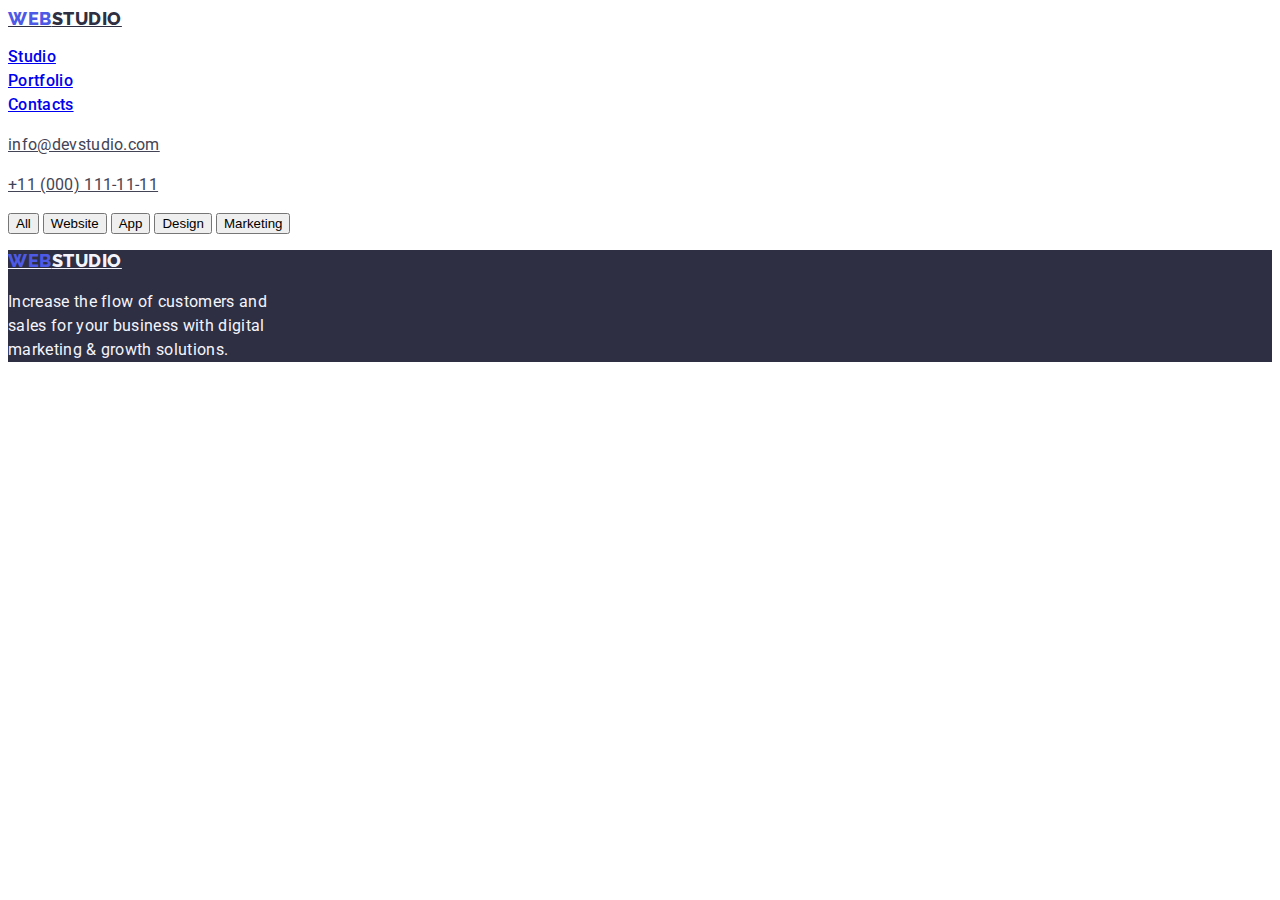
==== portfolio.html @ 32b34d01 "Initial commit" ====
<!DOCTYPE html>
<html lang="en">

<head>
    <meta charset="UTF-8">
    <meta name="viewport" content="width=device-width, initial-scale=1.0">
    <link rel="stylesheet" href="css/styles.css">
    <link rel="preconnect" href="https://fonts.googleapis.com">
    <link rel="preconnect" href="https://fonts.gstatic.com" crossorigin>
    <link rel="preconnect" href="https://fonts.googleapis.com">
    <link rel="preconnect" href="https://fonts.gstatic.com" crossorigin>
    <link
        href="https://fonts.googleapis.com/css2?family=Raleway:wght@800&family=Roboto:wght@400;500;700;900&display=swap"
        rel="stylesheet">
    <title>Web Studio</title>
</head>

<body>
    <header>
        <a href="#" class="logo"><span style="color: #4D5AE5;">WEB</span>STUDIO</a>
        <nav>
            <ul>
                <li><a href="studio.html" class="studio" title="Studio">Studio</a></li>
                <li><a href="portfolio.html" class="portfolio" title="Portfolio">Portfolio</a></li>
                <li><a href="#">Contacts</a></li>
            </ul>
        </nav>

        <div class="contact-info">
            <ul>
                <li>
                    <p><a href="mailto:info@devstudio.com">info@devstudio.com</a></p>
                </li>
                <li>
                    <p><a href="tel:+110001111111">+11 (000) 111-11-11</a></p>
                </li>
            </ul>
        </div>
    </header>

    <main>
        <section class="categories"></section>
            <button>All</button>
            <button>Website</button>
            <button>App</button>
            <button>Design</button>
            <button>Marketing</button>
        </section>


        <section class="all-services">

        </section>

    </main>

    <footer>
        <p><a href="#" class="logo"><span style="color: #4D5AE5;">WEB</span>STUDIO</a></p>
        <p>Increase the flow of customers and <br />
            sales for your business with digital <br />
            marketing & growth solutions.</p>
    </footer>
    
    </body>
    
    </html>
---- css/styles.css ----
body {
    font-family: 'Roboto', sans-serif;
}

header {
    text-decoration: none;
}

ul {
    list-style-type: none;
    padding-left: 0;
}

li {
    margin-left: 0;
}

header .logo {
    font-family: Raleway;
    font-size: 18px;
    font-weight: 800;
    line-height: 21px;
    letter-spacing: 0.54px;
    text-transform: uppercase;
    color: #2E2F42; 
}

header .logo a:hover {
    color: #ff6b6b; 
}

header .logo a:focus {
    color: #ff6b6b;
}

header nav {
    font-family: Roboto;
    font-size: 16px;
    font-weight: 500;
    line-height: 24px;
    letter-spacing: 0.32px;
    color: #2E2F42;
}


header .contact-info a {
    font-family: Roboto;
    font-size: 16px;
    line-height: 24px;
    letter-spacing: 0.32px;
    color: #434455; 
}

nav {
    font-size: 16px;
    font-weight: 500;
    line-height: 24px;
    letter-spacing: 0.32px;
    color: #2E2F42;
}

nav a:hover {
    color: #ff6b6b;
}

nav a:focus {
    color: #ff6b6b;
}

header .contact-info a:hover {
    color: #ff6b6b; 
}

header .contact-info a:focus {
    color: #ff6b6b;
}

.link {
    text-decoration: none;
}

nav .link {
    color: #2E2F42; 
}



.team-section {
    background-color: #F4F4FD;
}

footer {
    background-color: #2E2F42;
    color: #F4F4FD; 
    font-family: Roboto;
    font-size: 16px;
    line-height: 24px;
    letter-spacing: 0.32px;
}

footer .logo {
    font-family: Raleway;
    font-size: 18px;
    font-weight: 800;
    line-height: 21px;
    letter-spacing: 0.54px;
    text-transform: uppercase;
    color:#F4F4FD;
}

.main-section {
    background-color: #2E2F42;
    color: #FFFFFF;
}

.main-section h1 {
    text-align: center;
    font-size: 56px;
    font-weight: 700;
    line-height: 60px;
    letter-spacing: 1.12px;
}

.main-section button {
    display: inline-flex;
    align-items: flex-start;
    background: var(--IRIS, #4D5AE5);
    color: white;
    font-size: 16px;
    font-weight: 500;
    line-height: 24px;
    letter-spacing: 0.64px;
    cursor: pointer;
    border: none; 
}

button:hover {
    background-color: #ff6b6b;
}

button:focus {
    background-color: #ff6b6b;
}

.services-section h3 {
    display: flex;
    width: 264px;
    flex-direction: column;
    align-items: flex-start;
    gap: 8px;
    color: #2E2F42;
}

.services-section h2 {
    font-size: 36px;
    font-weight: 700;
    line-height: 40px;
    letter-spacing: 0.72px;
    text-transform: capitalize;
    color: #2E2F42; 
    text-align: center;
}

.team-section h2 {
    font-size: 36px;
    font-weight: 700;
    line-height: 40px;
    letter-spacing: 0.72px;
    text-transform: capitalize;
    text-align: center;
    color: #2E2F42;
}

.team-section h3 {
    font-size: 20px;
    font-weight: 500;
    line-height: 24px;
    letter-spacing: 0.4px;
    color: #2E2F42;
}

.team-section p {
    font-size: 16px;
    line-height: 24px;
    letter-spacing: 0.32px;
}
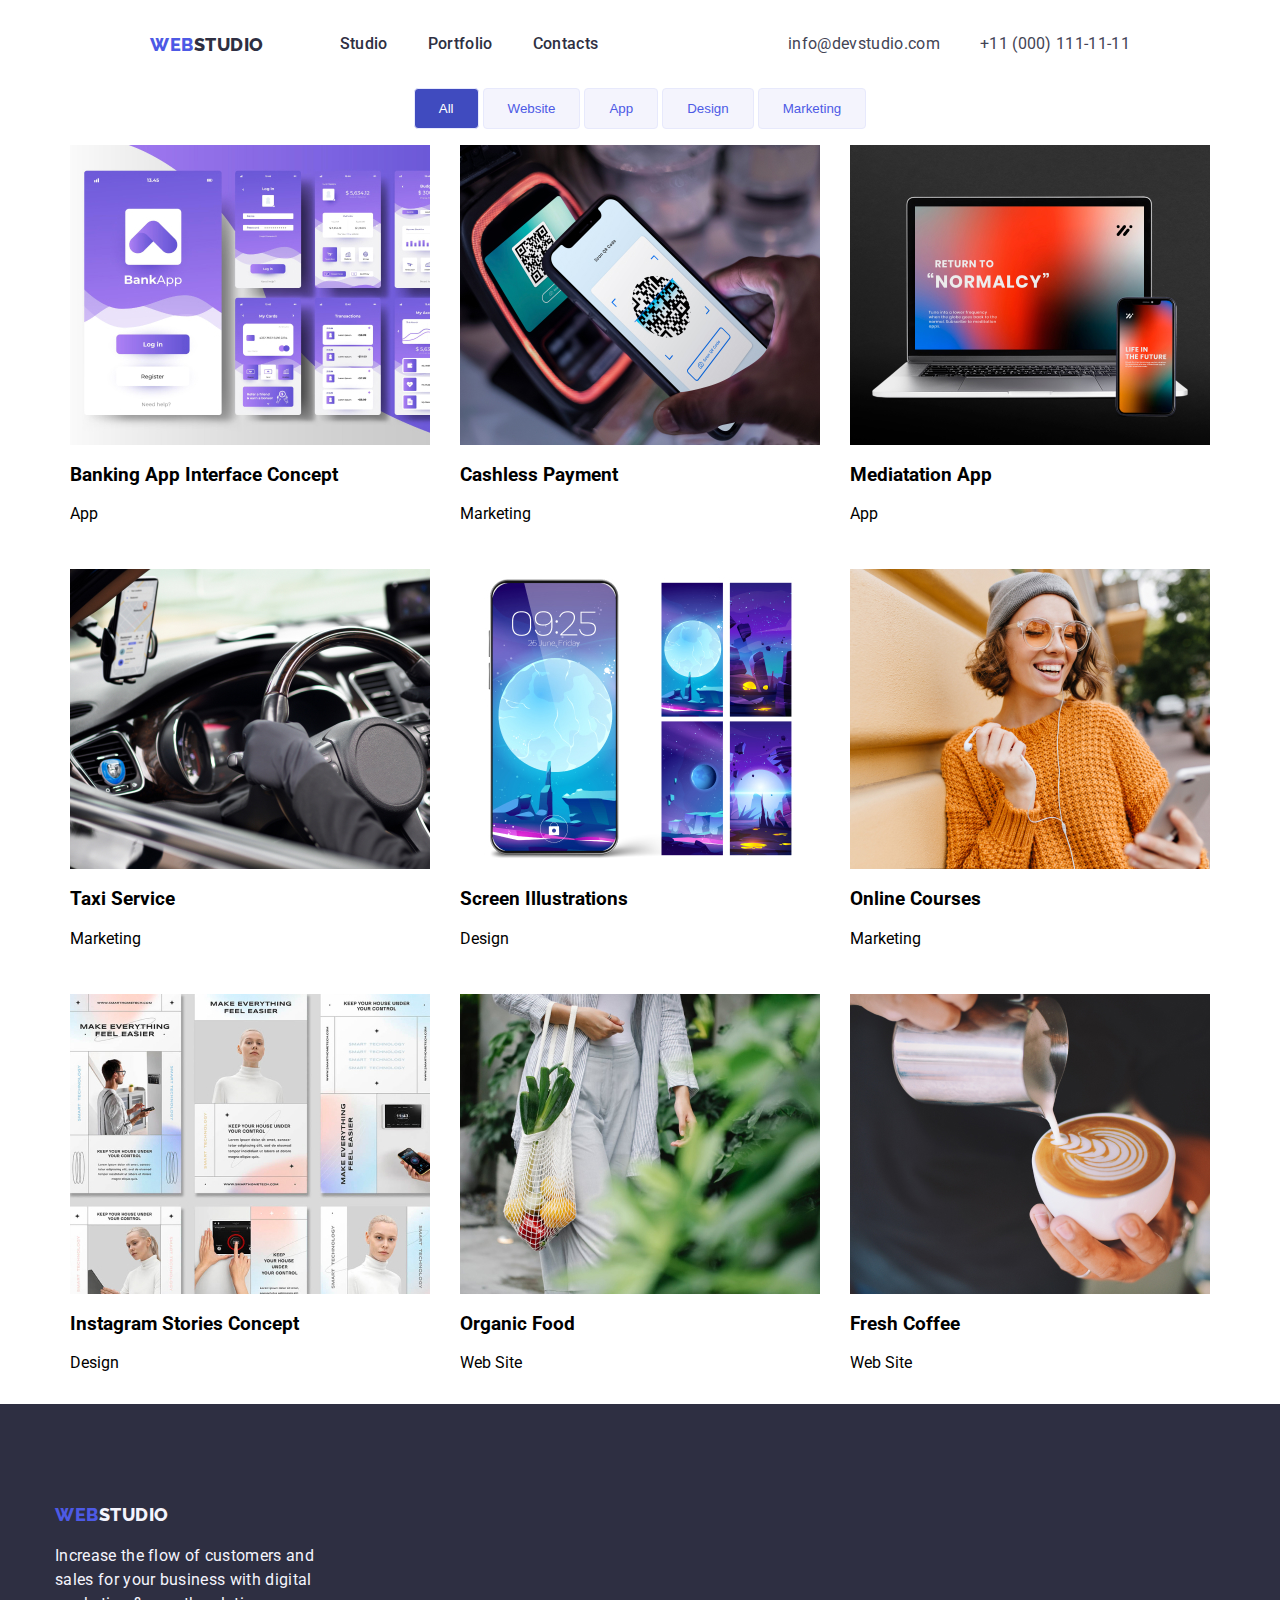
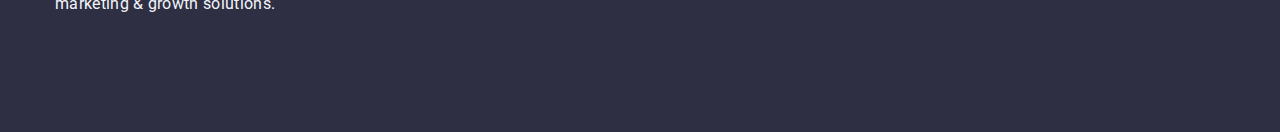
==== commit c1a99ecd: "portfolio edit with css styling" ====
--- a/portfolio.html
+++ b/portfolio.html
@@ -2,65 +2,167 @@
 <html lang="en">
 
 <head>
-    <meta charset="UTF-8">
-    <meta name="viewport" content="width=device-width, initial-scale=1.0">
-    <link rel="stylesheet" href="css/styles.css">
-    <link rel="preconnect" href="https://fonts.googleapis.com">
-    <link rel="preconnect" href="https://fonts.gstatic.com" crossorigin>
-    <link rel="preconnect" href="https://fonts.googleapis.com">
-    <link rel="preconnect" href="https://fonts.gstatic.com" crossorigin>
+    <meta charset="UTF-8" />
+    <meta name="viewport" content="width=device-width, initial-scale=1.0" />
+    <link rel="stylesheet" href="css/styles.css" />
+    <link rel="preconnect" href="https://fonts.googleapis.com" />
+    <link rel="preconnect" href="https://fonts.gstatic.com" crossorigin />
+    <link rel="preconnect" href="https://fonts.googleapis.com" />
+    <link rel="preconnect" href="https://fonts.gstatic.com" crossorigin />
     <link
         href="https://fonts.googleapis.com/css2?family=Raleway:wght@800&family=Roboto:wght@400;500;700;900&display=swap"
-        rel="stylesheet">
+        rel="stylesheet" />
     <title>Web Studio</title>
 </head>
 
 <body>
-    <header>
-        <a href="#" class="logo"><span style="color: #4D5AE5;">WEB</span>STUDIO</a>
-        <nav>
-            <ul>
-                <li><a href="studio.html" class="studio" title="Studio">Studio</a></li>
-                <li><a href="portfolio.html" class="portfolio" title="Portfolio">Portfolio</a></li>
-                <li><a href="#">Contacts</a></li>
-            </ul>
-        </nav>
+    <header class="container d-flex header">
+        <div class="d-flex">
+            <a href="#" class="logo link"><span style="color: #4d5ae5">WEB</span>STUDIO</a>
+            <nav>
+                <ul class="list">
+                    <li><a href="index.html" class="studio link" title="Studio">Studio</a></li>
+                    <li><a href="portfolio.html" class="portfolio link" title="Portfolio">Portfolio</a></li>
+                    <li><a href="#" class="contacts link">Contacts</a></li>
+                </ul>
+            </nav>
+        </div>
 
         <div class="contact-info">
-            <ul>
+            <ul class="list">
                 <li>
-                    <p><a href="mailto:info@devstudio.com">info@devstudio.com</a></p>
+                    <p><a href="mailto:info@devstudio.com" class="link">info@devstudio.com</a></p>
                 </li>
                 <li>
-                    <p><a href="tel:+110001111111">+11 (000) 111-11-11</a></p>
+                    <p><a href="tel:+110001111111" class="link">+11 (000) 111-11-11</a></p>
                 </li>
             </ul>
         </div>
     </header>
 
     <main>
-        <section class="categories"></section>
-            <button>All</button>
-            <button>Website</button>
-            <button>App</button>
-            <button>Design</button>
-            <button>Marketing</button>
-        </section>
-
+        <div class="categories">
+            <button class="category-btn btn-active">All</button>
+            <button class="category-btn">Website</button>
+            <button class="category-btn">App</button>
+            <button class="category-btn">Design</button>
+            <button class="category-btn">Marketing</button>
+        </div>
 
         <section class="all-services">
-
+            <div class="container">
+                <ul class="projects-list">
+                    <li class="project">
+                        <div class="project-image">
+                            <img src="./images/p1.jpg" />
+                            <div class="project-image-caption"></div>
+                        </div>
+                        <div class="project-caption">
+                            <h3>Banking App Interface Concept</h3>
+                            <p>App</p>
+                        </div>
+                    </li>
+                    <li class="project">
+                        <div class="project-image">
+                            <img src="./images/p2.jpg" />
+                            <div class="project-image-caption"></div>
+                        </div>
+                        <div class="project-caption">
+                            <h3>Cashless Payment</h3>
+                            <p>Marketing</p>
+                        </div>
+                    </li>
+                    <li class="project">
+                        <div class="project-image">
+                            <img src="./images/p3.jpg" />
+                            <div class="project-image-caption"></div>
+                        </div>
+                        <div class="project-caption">
+                            <h3>Mediatation App</h3>
+                            <p>App</p>
+                        </div>
+                    </li>
+                    <li class="project">
+                        <div class="project-image">
+                            <img src="./images/p4.jpg" />
+                            <div class="project-image-caption"></div>
+                        </div>
+                        <div class="project-caption">
+                            <h3>Taxi Service</h3>
+                            <p>Marketing</p>
+                        </div>
+                    </li>
+                    <li class="project">
+                        <div class="project-image">
+                            <img src="./images/p5.jpg" />
+                            <div class="project-image-caption"></div>
+                        </div>
+                        <div class="project-caption">
+                            <h3>Screen Illustrations</h3>
+                            <p>Design</p>
+                        </div>
+                    </li>
+                    <li class="project">
+                        <div class="project-image">
+                            <img src="./images/p6.jpg" />
+                            <div class="project-image-caption"></div>
+                        </div>
+                        <div class="project-caption">
+                            <h3>Online Courses</h3>
+                            <p>Marketing</p>
+                        </div>
+                    </li>
+                    <li class="project">
+                        <div class="project-image">
+                            <img src="./images/p7.jpg" />
+                            <div class="project-image-caption"></div>
+                        </div>
+                        <div class="project-caption">
+                            <h3>Instagram Stories Concept</h3>
+                            <p>Design</p>
+                        </div>
+                    </li>
+                    <li class="project">
+                        <div class="project-image">
+                            <img src="./images/p8.jpg" />
+                            <div class="project-image-caption"></div>
+                        </div>
+                        <div class="project-caption">
+                            <h3>Organic Food</h3>
+                            <p>Web Site</p>
+                        </div>
+                    </li>
+                    <li class="project">
+                        <div class="project-image">
+                            <img src="./images/p9.jpg" />
+                            <div class="project-image-caption"></div>
+                        </div>
+                        <div class="project-caption">
+                            <h3>Fresh Coffee</h3>
+                            <p>Web Site</p>
+                        </div>
+                    </li>
+                </ul>
+            </div>
         </section>
-
     </main>
 
     <footer>
-        <p><a href="#" class="logo"><span style="color: #4D5AE5;">WEB</span>STUDIO</a></p>
-        <p>Increase the flow of customers and <br />
-            sales for your business with digital <br />
-            marketing & growth solutions.</p>
+        <div class="container">
+            <div class="footer-inner">
+                <div>
+                    <a href="#" class="logo link"><span style="color: #4d5ae5">WEB</span>STUDIO</a>
+                    <p>
+                        Increase the flow of customers and <br />
+                        sales for your business with digital <br />
+                        marketing & growth solutions.
+                    </p>
+                </div>
+                <div></div>
+                <div></div>
+            </div>
+        </div>
     </footer>
-    
-    </body>
-    
-    </html>+</body>
+
+</html>--- a/css/styles.css
+++ b/css/styles.css
@@ -1,5 +1,10 @@
 body {
-    font-family: 'Roboto', sans-serif;
+    font-family: "Roboto", sans-serif;
+    margin: 0;
+}
+
+* {
+    box-sizing: border-box;
 }
 
 header {
@@ -13,6 +18,36 @@
 
 li {
     margin-left: 0;
+}
+
+.list {
+    display: flex;
+    justify-content: center;
+    gap: 40px;
+}
+
+.container {
+    padding-left: 15px;
+    padding-right: 15px;
+    margin-left: auto;
+    margin-right: auto;
+}
+
+.d-flex {
+    display: flex;
+}
+
+.header {
+    justify-content: space-around;
+    align-items: center;
+}
+
+.header .d-flex {
+    align-items: center;
+}
+
+.header .list {
+    gap: 40px;
 }
 
 header .logo {
@@ -22,11 +57,12 @@
     line-height: 21px;
     letter-spacing: 0.54px;
     text-transform: uppercase;
-    color: #2E2F42; 
+    color: #2e2f42;
+    margin-right: 76px;
 }
 
 header .logo a:hover {
-    color: #ff6b6b; 
+    color: #ff6b6b;
 }
 
 header .logo a:focus {
@@ -39,16 +75,15 @@
     font-weight: 500;
     line-height: 24px;
     letter-spacing: 0.32px;
-    color: #2E2F42;
-}
-
+    color: #2e2f42;
+}
 
 header .contact-info a {
     font-family: Roboto;
     font-size: 16px;
     line-height: 24px;
     letter-spacing: 0.32px;
-    color: #434455; 
+    color: #434455;
 }
 
 nav {
@@ -56,7 +91,7 @@
     font-weight: 500;
     line-height: 24px;
     letter-spacing: 0.32px;
-    color: #2E2F42;
+    color: #2e2f42;
 }
 
 nav a:hover {
@@ -68,7 +103,7 @@
 }
 
 header .contact-info a:hover {
-    color: #ff6b6b; 
+    color: #ff6b6b;
 }
 
 header .contact-info a:focus {
@@ -80,22 +115,142 @@
 }
 
 nav .link {
-    color: #2E2F42; 
-}
-
-
-
+    color: #2e2f42;
+}
+
+.section {
+    padding-top: 120px;
+    padding-bottom: 120px;
+}
+
+.main-section {
+    background-color: #2e2f42;
+    color: #ffffff;
+    padding-top: 188px;
+    padding-bottom: 188px;
+    text-align: center;
+}
+
+.main-section h1 {
+    text-align: center;
+    font-size: 56px;
+    font-weight: 700;
+    line-height: 60px;
+    letter-spacing: 1.12px;
+}
+
+.main-section button {
+    display: inline-flex;
+    align-items: flex-start;
+    background: var(--IRIS, #4d5ae5);
+    color: white;
+    font-size: 16px;
+    font-weight: 500;
+    line-height: 24px;
+    letter-spacing: 0.64px;
+    cursor: pointer;
+    border: none;
+    padding: 16px 32px;
+}
+
+button:hover {
+    background-color: #ff6b6b;
+}
+
+button:focus {
+    background-color: #ff6b6b;
+}
+
+/* CSS FOR SERVICES */
+
+.services-section h3 {
+    display: flex;
+    width: 264px;
+    flex-direction: column;
+    align-items: flex-start;
+    gap: 8px;
+    color: #2e2f42;
+}
+
+.services-section h2 {
+    font-size: 36px;
+    font-weight: 700;
+    line-height: 40px;
+    letter-spacing: 0.72px;
+    text-transform: capitalize;
+    color: #2e2f42;
+    text-align: center;
+}
+
+.services-section p {
+    display: flex;
+}
+
+/* END OF SERVICES */
+
+/* CSS FOR WHAT WE DO */
+
+.doing-section h2 {
+    text-align: center;
+}
+
+/* END OF WHAT WE DO */
+
+/* CSS FOR TEAM SECTION */
 .team-section {
-    background-color: #F4F4FD;
-}
+    background-color: #f4f4fd;
+    padding-top: 120px;
+    padding-bottom: 120px;
+}
+
+.team-caption {
+    background-color: white;
+    padding-top: 32px;
+    text-align: center;
+    padding-bottom: 32px;
+}
+
+.team-section h2 {
+    font-size: 36px;
+    font-weight: 700;
+    line-height: 40px;
+    letter-spacing: 0.72px;
+    text-transform: capitalize;
+    text-align: center;
+    color: #2e2f42;
+}
+
+.team-section h3 {
+    font-size: 20px;
+    font-weight: 500;
+    line-height: 24px;
+    letter-spacing: 0.4px;
+    color: #2e2f42;
+    margin-top: 0;
+}
+
+.team-section img {
+    width: 100%;
+    display: block;
+}
+
+.team-section p {
+    font-size: 16px;
+    line-height: 24px;
+    letter-spacing: 0.32px;
+}
+
+/* END OF TEAM SECTION */
 
 footer {
-    background-color: #2E2F42;
-    color: #F4F4FD; 
+    background-color: #2e2f42;
+    color: #f4f4fd;
     font-family: Roboto;
     font-size: 16px;
     line-height: 24px;
     letter-spacing: 0.32px;
+    padding-top: 100px;
+    padding-bottom: 100px;
 }
 
 footer .logo {
@@ -105,82 +260,54 @@
     line-height: 21px;
     letter-spacing: 0.54px;
     text-transform: uppercase;
-    color:#F4F4FD;
-}
-
-.main-section {
-    background-color: #2E2F42;
-    color: #FFFFFF;
-}
-
-.main-section h1 {
-    text-align: center;
-    font-size: 56px;
-    font-weight: 700;
-    line-height: 60px;
-    letter-spacing: 1.12px;
-}
-
-.main-section button {
-    display: inline-flex;
-    align-items: flex-start;
-    background: var(--IRIS, #4D5AE5);
+    color: #f4f4fd;
+}
+
+/* PORTFOLIO PAGE STYLING */
+.categories {
+    text-align: center;
+}
+
+.category-btn {
+    border-radius: 4px;
+    border: 1px solid #e7e9fc;
+    background-color: #f4f4fd;
+    color: #4d5ae5;
+    padding: 12px 24px;
+}
+
+.btn-active {
+    background-color: #404bbf;
     color: white;
-    font-size: 16px;
-    font-weight: 500;
-    line-height: 24px;
-    letter-spacing: 0.64px;
     cursor: pointer;
-    border: none; 
-}
-
-button:hover {
-    background-color: #ff6b6b;
-}
-
-button:focus {
-    background-color: #ff6b6b;
-}
-
-.services-section h3 {
-    display: flex;
-    width: 264px;
-    flex-direction: column;
-    align-items: flex-start;
-    gap: 8px;
-    color: #2E2F42;
-}
-
-.services-section h2 {
-    font-size: 36px;
-    font-weight: 700;
-    line-height: 40px;
-    letter-spacing: 0.72px;
-    text-transform: capitalize;
-    color: #2E2F42; 
-    text-align: center;
-}
-
-.team-section h2 {
-    font-size: 36px;
-    font-weight: 700;
-    line-height: 40px;
-    letter-spacing: 0.72px;
-    text-transform: capitalize;
-    text-align: center;
-    color: #2E2F42;
-}
-
-.team-section h3 {
-    font-size: 20px;
-    font-weight: 500;
-    line-height: 24px;
-    letter-spacing: 0.4px;
-    color: #2E2F42;
-}
-
-.team-section p {
-    font-size: 16px;
-    line-height: 24px;
-    letter-spacing: 0.32px;
+}
+
+.projects-list {
+    display: flex;
+    flex-wrap: wrap;
+    justify-content: center;
+    gap: 30px;
+}
+
+.project img {
+    width: 100%;
+    display: block;
+}
+
+@media (min-width: 428px) {
+    .container {
+        width: 428px;
+    }
+}
+
+@media (min-width: 768px) {
+    .container {
+        width: 768px;
+    }
+}
+
+@media (min-width: 1200px) {
+    .container {
+        width: 1200px;
+    }
 }